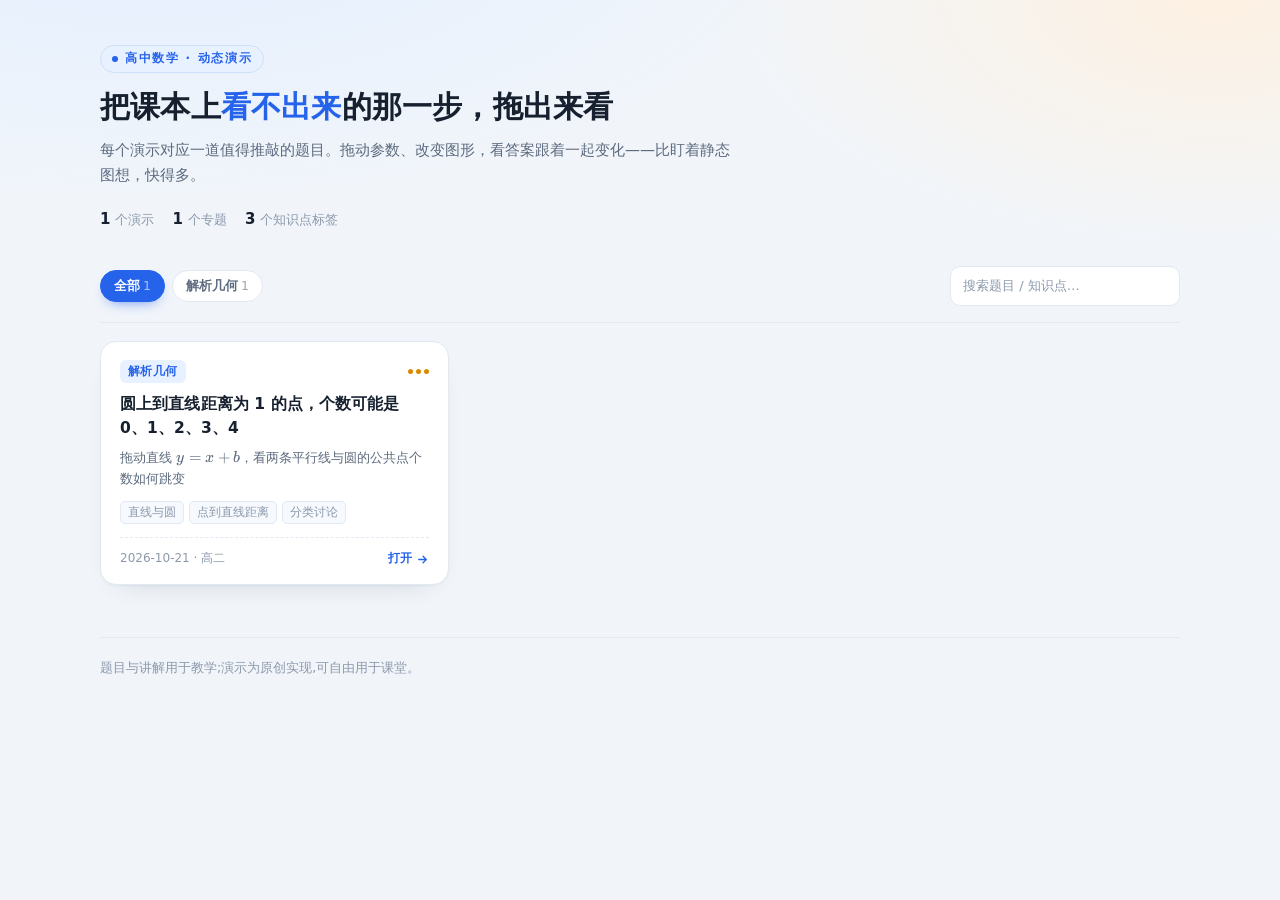
==== index.html @ 3f34dbb4 "init: 高中数学动态演示站(首页索引 + 共享 KaTeX + 首个演示)" ====
<!DOCTYPE html>
<html lang="zh-CN">
<head>
<meta charset="utf-8" />
<meta name="viewport" content="width=device-width, initial-scale=1" />
<title>高中数学 · 动态演示</title>
<meta name="description" content="高中数学题的可交互演示：拖动参数，看图形与答案如何一起变化。" />
<link rel="icon" href="data:image/svg+xml,%3Csvg xmlns='http://www.w3.org/2000/svg' viewBox='0 0 32 32'%3E%3Crect width='32' height='32' rx='8' fill='%232563eb'/%3E%3Ctext x='16' y='23' font-size='19' font-family='Georgia,serif' font-style='italic' fill='%23fff' text-anchor='middle'%3Ef%3C/text%3E%3C/svg%3E" />
<!-- KaTeX：本地共享副本，与各演示页共用同一份缓存 -->
<link rel="stylesheet" href="assets/katex/katex.min.css" />
<script src="assets/katex/katex.min.js"></script>
<script src="assets/katex/auto-render.min.js"></script>
<style>
  :root{
    --bg:#f1f5fa;
    --card:#ffffff;
    --ink:#16202f;
    --ink2:#5c6a7e;
    --ink3:#8c99ab;
    --line:#e1e9f3;
    --blue:#2563eb;
    --blue-soft:#e8f1ff;
    --amber:#d98a00;
  }
  *{box-sizing:border-box}
  html,body{margin:0;padding:0}
  body{
    background:
      radial-gradient(1100px 480px at 12% -10%, #e4efff 0%, rgba(228,239,255,0) 62%),
      radial-gradient(900px 460px at 95% 0%, #fdf1e2 0%, rgba(253,241,226,0) 55%),
      var(--bg);
    color:var(--ink);
    font-family:"Segoe UI","PingFang SC","Hiragino Sans GB","Microsoft YaHei",system-ui,-apple-system,sans-serif;
    -webkit-font-smoothing:antialiased;
    line-height:1.65;
    min-height:100vh;
  }
  .page{max-width:1120px;margin:0 auto;padding:44px 20px 64px}

  /* ---------- 头部 ---------- */
  .eyebrow{
    display:inline-flex;align-items:center;gap:7px;
    font-size:12px;letter-spacing:.14em;color:var(--blue);
    background:var(--blue-soft);border:1px solid #cfe0fb;border-radius:999px;
    padding:3px 11px;margin-bottom:14px;font-weight:600;
  }
  .eyebrow::before{content:"";width:6px;height:6px;border-radius:50%;background:var(--blue)}
  h1{font-size:30px;line-height:1.3;margin:0 0 12px;letter-spacing:.2px;font-weight:700}
  h1 em{font-style:normal;color:var(--blue)}
  .sub{margin:0;color:var(--ink2);font-size:15px;max-width:640px}
  .stats{display:flex;flex-wrap:wrap;gap:18px;margin-top:20px;font-size:13px;color:var(--ink3)}
  .stats b{color:var(--ink);font-size:15px;font-weight:700;margin-right:3px}
  .stats span{display:inline-flex;align-items:baseline;gap:2px}

  /* ---------- 工具条 ---------- */
  .toolbar{
    display:flex;flex-wrap:wrap;gap:12px;align-items:center;justify-content:space-between;
    margin:34px 0 18px;padding-bottom:16px;border-bottom:1px solid var(--line);
  }
  .chips{display:flex;flex-wrap:wrap;gap:7px}
  .chip{
    font:inherit;font-size:12.5px;font-weight:600;color:var(--ink2);cursor:pointer;
    background:#fff;border:1px solid var(--line);border-radius:999px;padding:5px 13px;
    transition:.16s ease;white-space:nowrap;
  }
  .chip:hover{border-color:#a8c2e8;color:var(--blue);background:#f8fbff}
  .chip[aria-pressed="true"]{background:var(--blue);border-color:var(--blue);color:#fff;box-shadow:0 6px 14px -8px rgba(37,99,235,.9)}
  .chip .n{opacity:.6;margin-left:3px;font-weight:400}
  .search{
    font:inherit;font-size:13px;color:var(--ink);
    background:#fff;border:1px solid var(--line);border-radius:10px;
    padding:8px 12px;width:230px;outline:none;transition:.16s ease;
  }
  .search::placeholder{color:var(--ink3)}
  .search:focus{border-color:#a8c2e8;box-shadow:0 0 0 3px rgba(37,99,235,.1)}

  /* ---------- 卡片 ---------- */
  .grid{display:grid;grid-template-columns:repeat(auto-fill,minmax(316px,1fr));gap:16px}
  .card{
    display:flex;flex-direction:column;text-decoration:none;color:inherit;
    background:var(--card);border:1px solid var(--line);border-radius:16px;
    padding:18px 19px 15px;
    box-shadow:0 1px 2px rgba(22,32,47,.04), 0 12px 28px -22px rgba(22,32,47,.3);
    transition:transform .18s ease, box-shadow .18s ease, border-color .18s ease;
  }
  .card:hover{
    transform:translateY(-3px);border-color:#bcd3f2;
    box-shadow:0 1px 2px rgba(22,32,47,.05), 0 18px 34px -20px rgba(37,99,235,.35);
  }
  .card-top{display:flex;align-items:center;justify-content:space-between;gap:8px;margin-bottom:9px}
  .topic{font-size:11.5px;font-weight:600;letter-spacing:.04em;color:var(--blue);background:var(--blue-soft);border-radius:6px;padding:2px 8px}
  .level{display:inline-flex;gap:3px;align-items:center}
  .level i{width:5px;height:5px;border-radius:50%;background:#d7e0ec;display:block}
  .level i.on{background:var(--amber)}
  .card-title{font-size:15.5px;line-height:1.55;margin:0 0 7px;font-weight:650;letter-spacing:.1px}
  .card-sub{font-size:13px;color:var(--ink2);margin:0 0 12px}
  .card-tags{display:flex;flex-wrap:wrap;gap:5px;margin-top:auto}
  .card-tags span{font-size:11.5px;color:var(--ink3);background:#f6f9fd;border:1px solid var(--line);border-radius:5px;padding:1px 7px}
  .card-foot{
    display:flex;align-items:center;justify-content:space-between;
    margin-top:13px;padding-top:11px;border-top:1px dashed var(--line);
    font-size:12px;color:var(--ink3);
  }
  .go{display:inline-flex;align-items:center;gap:4px;color:var(--blue);font-weight:600}
  .go svg{width:13px;height:13px;transition:transform .18s ease}
  .card:hover .go svg{transform:translateX(3px)}

  .empty{display:none;padding:60px 0;text-align:center;color:var(--ink3);font-size:14px}
  .empty.show{display:block}

  footer{
    margin-top:52px;padding-top:20px;border-top:1px solid var(--line);
    font-size:12.5px;color:var(--ink3);display:flex;flex-wrap:wrap;gap:10px;justify-content:space-between;
  }
  footer a{color:var(--ink2);text-decoration:none;border-bottom:1px dotted #c3cfdd}
  footer a:hover{color:var(--blue)}

  @media (max-width:640px){
    .page{padding:30px 15px 48px}
    h1{font-size:23px}
    .toolbar{flex-direction:column;align-items:stretch;gap:10px}
    .search{width:100%}
    .stats{gap:14px}
  }
</style>
</head>
<body>
<div class="page">

  <header>
    <div class="eyebrow">高中数学 · 动态演示</div>
    <h1>把课本上<em>看不出来</em>的那一步，拖出来看</h1>
    <p class="sub">每个演示对应一道值得推敲的题目。拖动参数、改变图形，看答案跟着一起变化——比盯着静态图想，快得多。</p>
    <div class="stats">
      <span><b id="sCount">—</b>个演示</span>
      <span><b id="sTopic">—</b>个专题</span>
      <span><b id="sTag">—</b>个知识点标签</span>
    </div>
  </header>

  <div class="toolbar">
    <div class="chips" id="chips" role="group" aria-label="按专题筛选"></div>
    <input id="q" class="search" type="search" placeholder="搜索题目 / 知识点…" aria-label="搜索" />
  </div>

  <main class="grid" id="grid"></main>
  <div class="empty" id="empty">没有找到匹配的演示，换个关键词试试。</div>

  <footer>
    <span>题目与讲解用于教学;演示为原创实现,可自由用于课堂。</span>
    <span id="repoSlot"></span>
  </footer>
</div>

<script src="demos.js"></script>
<script>
(function(){
  "use strict";
  var DEMOS = (window.DEMOS && window.DEMOS.demos) || [];
  var SITE  = (window.DEMOS && window.DEMOS.site) || {};
  var state = { topic: "*", q: "" };

  if (SITE.title) document.title = SITE.title;
  var repoSlot = document.getElementById("repoSlot");
  if (SITE.repo) {
    repoSlot.innerHTML = '<a href="' + SITE.repo + '" target="_blank" rel="noopener">源码 / 更新记录</a>';
  }

  function esc(s){
    return String(s == null ? "" : s).replace(/[&<>"']/g, function(c){
      return { "&":"&amp;", "<":"&lt;", ">":"&gt;", '"':"&quot;", "'":"&#39;" }[c];
    });
  }

  var list = DEMOS.slice().sort(function(a, b){
    return String(b.date || "").localeCompare(String(a.date || ""));
  });

  /* ---------- 统计 ---------- */
  var topics = {}, tags = {};
  list.forEach(function(d){
    if (d.topic) topics[d.topic] = (topics[d.topic] || 0) + 1;
    (d.tags || []).forEach(function(t){ tags[t] = (tags[t] || 0) + 1; });
  });
  document.getElementById("sCount").textContent = list.length;
  document.getElementById("sTopic").textContent = Object.keys(topics).length;
  document.getElementById("sTag").textContent = Object.keys(tags).length;

  /* ---------- 专题筛选 ---------- */
  var chips = document.getElementById("chips");
  var names = Object.keys(topics).sort(function(a, b){ return topics[b] - topics[a]; });
  var all = ['<button class="chip" data-topic="*" aria-pressed="true">全部<span class="n">' + list.length + "</span></button>"];
  names.forEach(function(t){
    all.push('<button class="chip" data-topic="' + esc(t) + '" aria-pressed="false">' + esc(t) +
             '<span class="n">' + topics[t] + "</span></button>");
  });
  chips.innerHTML = all.join("");
  chips.addEventListener("click", function(e){
    var btn = e.target.closest(".chip");
    if (!btn) return;
    state.topic = btn.dataset.topic;
    [].forEach.call(chips.children, function(c){
      c.setAttribute("aria-pressed", String(c === btn));
    });
    render();
  });

  /* ---------- 搜索 ---------- */
  var q = document.getElementById("q");
  q.addEventListener("input", function(){ state.q = q.value.trim().toLowerCase(); render(); });
  document.addEventListener("keydown", function(e){
    if (e.key === "/" && document.activeElement !== q){ e.preventDefault(); q.focus(); }
    if (e.key === "Escape" && document.activeElement === q){ q.value = ""; state.q = ""; render(); q.blur(); }
  });

  /* ---------- 渲染 ---------- */
  function level(n){
    var k = Math.max(1, Math.min(3, Number(n) || 1)), out = "";
    for (var i = 1; i <= 3; i++) out += '<i class="' + (i <= k ? "on" : "") + '"></i>';
    return '<span class="level" title="难度 ' + k + '/3">' + out + "</span>";
  }
  function hit(d){
    if (state.topic !== "*" && d.topic !== state.topic) return false;
    if (!state.q) return true;
    var hay = [d.title, d.subtitle, d.topic, d.grade, (d.tags || []).join(" ")].join(" ").toLowerCase();
    return hay.indexOf(state.q) !== -1;
  }
  function card(d){
    return '<a class="card" href="' + esc(d.path) + '">' +
      '<div class="card-top"><span class="topic">' + esc(d.topic || "未分类") + "</span>" + level(d.level) + "</div>" +
      '<h2 class="card-title">' + esc(d.title) + "</h2>" +
      '<p class="card-sub">' + esc(d.subtitle || "") + "</p>" +
      '<div class="card-tags">' + (d.tags || []).map(function(t){ return "<span>" + esc(t) + "</span>"; }).join("") + "</div>" +
      '<div class="card-foot"><span>' + esc(d.date || "") + (d.grade ? " · " + esc(d.grade) : "") + "</span>" +
      '<span class="go">打开<svg viewBox="0 0 24 24" fill="none" stroke="currentColor" stroke-width="2.4" stroke-linecap="round" stroke-linejoin="round"><path d="M5 12h13M13 6l6 6-6 6"/></svg></span></div>' +
      "</a>";
  }
  function render(){
    var shown = list.filter(hit);
    var grid = document.getElementById("grid");
    grid.innerHTML = shown.map(card).join("");
    document.getElementById("empty").classList.toggle("show", shown.length === 0);
    if (window.renderMathInElement) {
      window.renderMathInElement(grid, {
        delimiters: [
          { left: "$$", right: "$$", display: true },
          { left: "$", right: "$", display: false }
        ],
        throwOnError: false
      });
    }
  }
  render();
})();
</script>
</body>
</html>
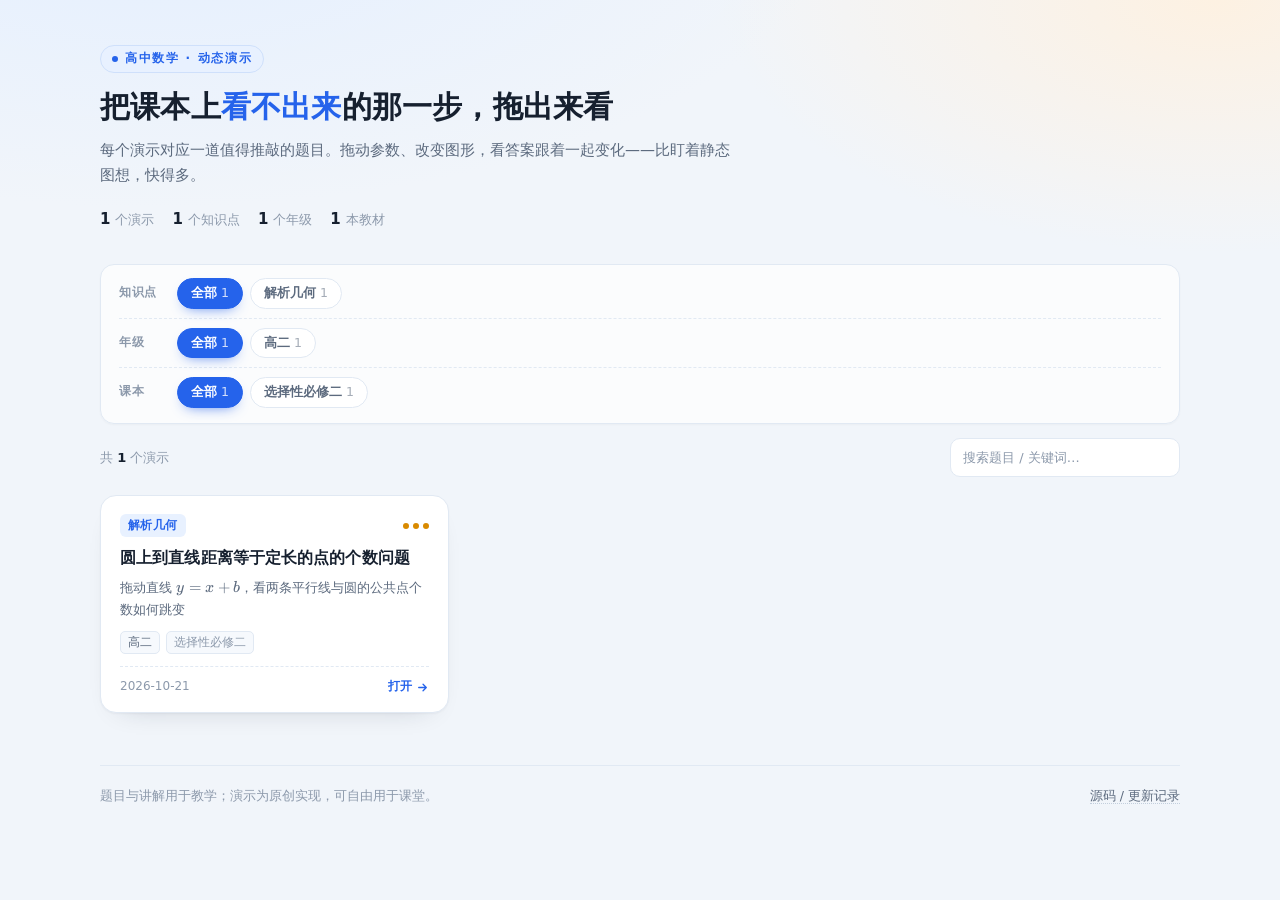
==== commit 1556aade: "索引页增加知识点/年级/课本三类标签与三行筛选" ====
--- a/index.html
+++ b/index.html
@@ -52,20 +52,44 @@
   .stats b{color:var(--ink);font-size:15px;font-weight:700;margin-right:3px}
   .stats span{display:inline-flex;align-items:baseline;gap:2px}
 
-  /* ---------- 工具条 ---------- */
-  .toolbar{
-    display:flex;flex-wrap:wrap;gap:12px;align-items:center;justify-content:space-between;
-    margin:34px 0 18px;padding-bottom:16px;border-bottom:1px solid var(--line);
-  }
-  .chips{display:flex;flex-wrap:wrap;gap:7px}
+  /* ---------- 筛选面板 ---------- */
+  .filter-panel{
+    margin:32px 0 14px;padding:4px 18px 6px;
+    background:rgba(255,255,255,.72);border:1px solid var(--line);border-radius:14px;
+    box-shadow:0 1px 2px rgba(22,32,47,.03);
+  }
+  .filter-row{
+    display:flex;gap:10px;align-items:flex-start;
+    padding:9px 0;border-bottom:1px dashed var(--line);
+  }
+  .filter-row:last-child{border-bottom:none}
+  .filter-label{
+    flex:none;width:48px;padding-top:5px;
+    font-size:12px;font-weight:600;letter-spacing:.06em;color:var(--ink3);
+  }
+  .chips{display:flex;flex-wrap:wrap;gap:7px;min-height:28px}
   .chip{
     font:inherit;font-size:12.5px;font-weight:600;color:var(--ink2);cursor:pointer;
-    background:#fff;border:1px solid var(--line);border-radius:999px;padding:5px 13px;
+    background:#fff;border:1px solid var(--line);border-radius:999px;padding:4px 13px;
     transition:.16s ease;white-space:nowrap;
   }
   .chip:hover{border-color:#a8c2e8;color:var(--blue);background:#f8fbff}
   .chip[aria-pressed="true"]{background:var(--blue);border-color:var(--blue);color:#fff;box-shadow:0 6px 14px -8px rgba(37,99,235,.9)}
-  .chip .n{opacity:.6;margin-left:3px;font-weight:400}
+  .chip .n{opacity:.55;margin-left:4px;font-weight:400}
+  .chip[aria-pressed="true"] .n{opacity:.8}
+  .chip.dim{opacity:.34;cursor:not-allowed;background:#fbfcfe}
+  .chip.dim:hover{border-color:var(--line);color:var(--ink2);background:#fbfcfe}
+
+  /* ---------- 工具条 ---------- */
+  .toolbar{display:flex;flex-wrap:wrap;gap:12px;align-items:center;justify-content:space-between;margin:14px 0 18px}
+  .result{font-size:13px;color:var(--ink3)}
+  .result b{color:var(--ink);font-weight:700}
+  .reset{
+    font:inherit;font-size:12.5px;font-weight:600;color:var(--blue);cursor:pointer;
+    background:none;border:none;padding:2px 4px;margin-left:8px;display:none;
+  }
+  .reset.on{display:inline}
+  .reset:hover{text-decoration:underline}
   .search{
     font:inherit;font-size:13px;color:var(--ink);
     background:#fff;border:1px solid var(--line);border-radius:10px;
@@ -89,16 +113,20 @@
   }
   .card-top{display:flex;align-items:center;justify-content:space-between;gap:8px;margin-bottom:9px}
   .topic{font-size:11.5px;font-weight:600;letter-spacing:.04em;color:var(--blue);background:var(--blue-soft);border-radius:6px;padding:2px 8px}
-  .level{display:inline-flex;gap:3px;align-items:center}
-  .level i{width:5px;height:5px;border-radius:50%;background:#d7e0ec;display:block}
+  .level{display:inline-flex;gap:4px;align-items:center;margin-left:auto}
+  .level i{width:6px;height:6px;border-radius:50%;background:#d7e0ec;display:block}
   .level i.on{background:var(--amber)}
   .card-title{font-size:15.5px;line-height:1.55;margin:0 0 7px;font-weight:650;letter-spacing:.1px}
-  .card-sub{font-size:13px;color:var(--ink2);margin:0 0 12px}
-  .card-tags{display:flex;flex-wrap:wrap;gap:5px;margin-top:auto}
-  .card-tags span{font-size:11.5px;color:var(--ink3);background:#f6f9fd;border:1px solid var(--line);border-radius:5px;padding:1px 7px}
+  .card-sub{font-size:13px;color:var(--ink2);margin:0 0 11px}
+  .card-meta{display:flex;flex-wrap:wrap;align-items:center;gap:6px;margin-top:auto}
+  .meta-i{
+    font-size:11.5px;color:var(--ink2);background:#f6f9fd;
+    border:1px solid var(--line);border-radius:5px;padding:1px 7px;
+  }
+  .meta-i.book{color:var(--ink3)}
   .card-foot{
     display:flex;align-items:center;justify-content:space-between;
-    margin-top:13px;padding-top:11px;border-top:1px dashed var(--line);
+    margin-top:12px;padding-top:10px;border-top:1px dashed var(--line);
     font-size:12px;color:var(--ink3);
   }
   .go{display:inline-flex;align-items:center;gap:4px;color:var(--blue);font-weight:600}
@@ -121,6 +149,9 @@
     .toolbar{flex-direction:column;align-items:stretch;gap:10px}
     .search{width:100%}
     .stats{gap:14px}
+    .filter-panel{padding:4px 13px 6px}
+    .filter-row{flex-direction:column;gap:5px}
+    .filter-label{width:auto;padding-top:0}
   }
 </style>
 </head>
@@ -133,21 +164,37 @@
     <p class="sub">每个演示对应一道值得推敲的题目。拖动参数、改变图形，看答案跟着一起变化——比盯着静态图想，快得多。</p>
     <div class="stats">
       <span><b id="sCount">—</b>个演示</span>
-      <span><b id="sTopic">—</b>个专题</span>
-      <span><b id="sTag">—</b>个知识点标签</span>
+      <span><b id="sTopic">—</b>个知识点</span>
+      <span><b id="sGrade">—</b>个年级</span>
+      <span><b id="sBook">—</b>本教材</span>
     </div>
   </header>
 
+  <div class="filter-panel" id="filters">
+    <div class="filter-row">
+      <span class="filter-label">知识点</span>
+      <div class="chips" id="chips-topic" role="group" aria-label="按知识点筛选"></div>
+    </div>
+    <div class="filter-row">
+      <span class="filter-label">年级</span>
+      <div class="chips" id="chips-grade" role="group" aria-label="按年级筛选"></div>
+    </div>
+    <div class="filter-row">
+      <span class="filter-label">课本</span>
+      <div class="chips" id="chips-book" role="group" aria-label="按课本筛选"></div>
+    </div>
+  </div>
+
   <div class="toolbar">
-    <div class="chips" id="chips" role="group" aria-label="按专题筛选"></div>
-    <input id="q" class="search" type="search" placeholder="搜索题目 / 知识点…" aria-label="搜索" />
+    <span class="result">共 <b id="shown">0</b> 个演示<button class="reset" id="reset">清空筛选</button></span>
+    <input id="q" class="search" type="search" placeholder="搜索题目 / 关键词…" aria-label="搜索" />
   </div>
 
   <main class="grid" id="grid"></main>
-  <div class="empty" id="empty">没有找到匹配的演示，换个关键词试试。</div>
+  <div class="empty" id="empty">没有找到匹配的演示，换个条件或关键词试试。</div>
 
   <footer>
-    <span>题目与讲解用于教学;演示为原创实现,可自由用于课堂。</span>
+    <span>题目与讲解用于教学；演示为原创实现，可自由用于课堂。</span>
     <span id="repoSlot"></span>
   </footer>
 </div>
@@ -158,7 +205,14 @@
   "use strict";
   var DEMOS = (window.DEMOS && window.DEMOS.demos) || [];
   var SITE  = (window.DEMOS && window.DEMOS.site) || {};
-  var state = { topic: "*", q: "" };
+
+  /* 三个筛选维度，字段名与 demos.js 中的一致 */
+  var GROUPS = [
+    { key: "topic", label: "知识点", order: null },
+    { key: "grade", label: "年级",   order: ["高一", "高二", "高三"] },
+    { key: "book",  label: "课本",   order: null }
+  ];
+  var state = { topic: "*", grade: "*", book: "*", q: "" };
 
   if (SITE.title) document.title = SITE.title;
   var repoSlot = document.getElementById("repoSlot");
@@ -177,31 +231,81 @@
   });
 
   /* ---------- 统计 ---------- */
-  var topics = {}, tags = {};
-  list.forEach(function(d){
-    if (d.topic) topics[d.topic] = (topics[d.topic] || 0) + 1;
-    (d.tags || []).forEach(function(t){ tags[t] = (tags[t] || 0) + 1; });
-  });
+  function uniq(key){
+    var o = {};
+    list.forEach(function(d){ if (d[key]) o[d[key]] = 1; });
+    return Object.keys(o);
+  }
   document.getElementById("sCount").textContent = list.length;
-  document.getElementById("sTopic").textContent = Object.keys(topics).length;
-  document.getElementById("sTag").textContent = Object.keys(tags).length;
-
-  /* ---------- 专题筛选 ---------- */
-  var chips = document.getElementById("chips");
-  var names = Object.keys(topics).sort(function(a, b){ return topics[b] - topics[a]; });
-  var all = ['<button class="chip" data-topic="*" aria-pressed="true">全部<span class="n">' + list.length + "</span></button>"];
-  names.forEach(function(t){
-    all.push('<button class="chip" data-topic="' + esc(t) + '" aria-pressed="false">' + esc(t) +
-             '<span class="n">' + topics[t] + "</span></button>");
-  });
-  chips.innerHTML = all.join("");
-  chips.addEventListener("click", function(e){
+  document.getElementById("sTopic").textContent = uniq("topic").length;
+  document.getElementById("sGrade").textContent = uniq("grade").length;
+  document.getElementById("sBook").textContent  = uniq("book").length;
+
+  /* ---------- 匹配 ---------- */
+  function hitKeyword(d){
+    if (!state.q) return true;
+    var hay = [d.title, d.subtitle, d.topic, d.grade, d.book, (d.tags || []).join(" ")]
+      .join(" ").toLowerCase();
+    return hay.indexOf(state.q) !== -1;
+  }
+  /* exceptKey：计算某一维度的候选值时，忽略该维度自身的已选条件 */
+  function hit(d, exceptKey){
+    if (!hitKeyword(d)) return false;
+    for (var i = 0; i < GROUPS.length; i++){
+      var k = GROUPS[i].key;
+      if (k === exceptKey) continue;
+      if (state[k] !== "*" && d[k] !== state[k]) return false;
+    }
+    return true;
+  }
+
+  /* ---------- 筛选项 ---------- */
+  function optionsOf(group){
+    var seen = {}, rows = [];
+    list.forEach(function(d){
+      var v = d[group.key];
+      if (!v) return;
+      if (!seen[v]) { seen[v] = { value: v, total: 0, first: rows.length }; rows.push(seen[v]); }
+      seen[v].total++;
+    });
+    if (group.order){
+      rows.sort(function(a, b){
+        var ia = group.order.indexOf(a.value), ib = group.order.indexOf(b.value);
+        if (ia === -1) ia = 99;
+        if (ib === -1) ib = 99;
+        return ia - ib || a.first - b.first;
+      });
+    } else {
+      rows.sort(function(a, b){ return b.total - a.total || a.first - b.first; });
+    }
+    return rows;
+  }
+
+  function renderFilters(){
+    GROUPS.forEach(function(group){
+      var box = document.getElementById("chips-" + group.key);
+      var rows = optionsOf(group);
+      var allCount = list.filter(function(d){ return hit(d, group.key); }).length;
+      var allSel = state[group.key] === "*";
+      var html = '<button class="chip' + (!allSel && allCount === 0 ? " dim" : "") + '" data-key="' + group.key +
+                 '" data-val="*" aria-pressed="' + allSel + '">全部' +
+                 '<span class="n">' + allCount + "</span></button>";
+      rows.forEach(function(r){
+        var n = list.filter(function(d){ return d[group.key] === r.value && hit(d, group.key); }).length;
+        var sel = state[group.key] === r.value;
+        html += '<button class="chip' + (!sel && n === 0 ? " dim" : "") + '" data-key="' + group.key +
+                '" data-val="' + esc(r.value) + '" aria-pressed="' + sel +
+                '">' + esc(r.value) + '<span class="n">' + n + "</span></button>";
+      });
+      box.innerHTML = html;
+    });
+  }
+
+  document.getElementById("filters").addEventListener("click", function(e){
     var btn = e.target.closest(".chip");
-    if (!btn) return;
-    state.topic = btn.dataset.topic;
-    [].forEach.call(chips.children, function(c){
-      c.setAttribute("aria-pressed", String(c === btn));
-    });
+    if (!btn || btn.classList.contains("dim")) return;
+    var k = btn.dataset.key, v = btn.dataset.val;
+    state[k] = (state[k] === v) ? "*" : v;   /* 再点一次已选项 = 取消 */
     render();
   });
 
@@ -213,33 +317,44 @@
     if (e.key === "Escape" && document.activeElement === q){ q.value = ""; state.q = ""; render(); q.blur(); }
   });
 
-  /* ---------- 渲染 ---------- */
+  document.getElementById("reset").addEventListener("click", function(){
+    state.topic = state.grade = state.book = "*";
+    state.q = ""; q.value = "";
+    render();
+  });
+
+  /* ---------- 卡片 ---------- */
   function level(n){
     var k = Math.max(1, Math.min(3, Number(n) || 1)), out = "";
     for (var i = 1; i <= 3; i++) out += '<i class="' + (i <= k ? "on" : "") + '"></i>';
     return '<span class="level" title="难度 ' + k + '/3">' + out + "</span>";
   }
-  function hit(d){
-    if (state.topic !== "*" && d.topic !== state.topic) return false;
-    if (!state.q) return true;
-    var hay = [d.title, d.subtitle, d.topic, d.grade, (d.tags || []).join(" ")].join(" ").toLowerCase();
-    return hay.indexOf(state.q) !== -1;
-  }
   function card(d){
+    var meta = [];
+    if (d.grade) meta.push('<span class="meta-i">' + esc(d.grade) + "</span>");
+    if (d.book)  meta.push('<span class="meta-i book">' + esc(d.book) + "</span>");
     return '<a class="card" href="' + esc(d.path) + '">' +
       '<div class="card-top"><span class="topic">' + esc(d.topic || "未分类") + "</span>" + level(d.level) + "</div>" +
       '<h2 class="card-title">' + esc(d.title) + "</h2>" +
       '<p class="card-sub">' + esc(d.subtitle || "") + "</p>" +
-      '<div class="card-tags">' + (d.tags || []).map(function(t){ return "<span>" + esc(t) + "</span>"; }).join("") + "</div>" +
-      '<div class="card-foot"><span>' + esc(d.date || "") + (d.grade ? " · " + esc(d.grade) : "") + "</span>" +
+      '<div class="card-meta">' + meta.join("") + "</div>" +
+      '<div class="card-foot"><span>' + esc(d.date || "") + "</span>" +
       '<span class="go">打开<svg viewBox="0 0 24 24" fill="none" stroke="currentColor" stroke-width="2.4" stroke-linecap="round" stroke-linejoin="round"><path d="M5 12h13M13 6l6 6-6 6"/></svg></span></div>' +
       "</a>";
   }
+
   function render(){
-    var shown = list.filter(hit);
+    var shown = list.filter(function(d){ return hit(d, null); });
     var grid = document.getElementById("grid");
     grid.innerHTML = shown.map(card).join("");
     document.getElementById("empty").classList.toggle("show", shown.length === 0);
+    document.getElementById("shown").textContent = shown.length;
+
+    var filtered = state.q || GROUPS.some(function(g){ return state[g.key] !== "*"; });
+    document.getElementById("reset").classList.toggle("on", !!filtered);
+
+    renderFilters();
+
     if (window.renderMathInElement) {
       window.renderMathInElement(grid, {
         delimiters: [
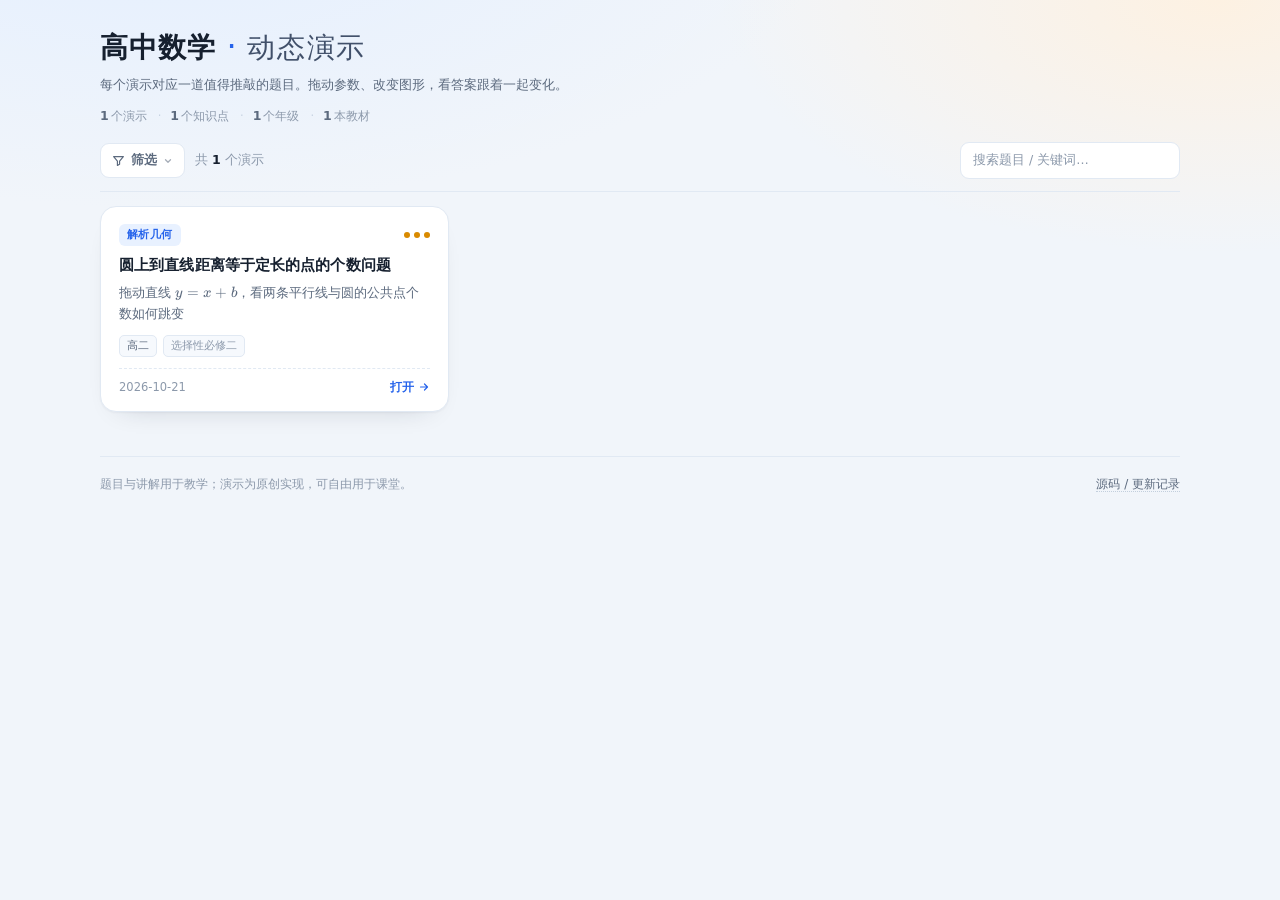
==== commit ec36610a: "索引页排版:站名升为主标题,筛选改为可折叠默认收起" ====
--- a/index.html
+++ b/index.html
@@ -35,42 +35,82 @@
     line-height:1.65;
     min-height:100vh;
   }
-  .page{max-width:1120px;margin:0 auto;padding:44px 20px 64px}
-
-  /* ---------- 头部 ---------- */
-  .eyebrow{
-    display:inline-flex;align-items:center;gap:7px;
-    font-size:12px;letter-spacing:.14em;color:var(--blue);
-    background:var(--blue-soft);border:1px solid #cfe0fb;border-radius:999px;
-    padding:3px 11px;margin-bottom:14px;font-weight:600;
-  }
-  .eyebrow::before{content:"";width:6px;height:6px;border-radius:50%;background:var(--blue)}
-  h1{font-size:30px;line-height:1.3;margin:0 0 12px;letter-spacing:.2px;font-weight:700}
-  h1 em{font-style:normal;color:var(--blue)}
-  .sub{margin:0;color:var(--ink2);font-size:15px;max-width:640px}
-  .stats{display:flex;flex-wrap:wrap;gap:18px;margin-top:20px;font-size:13px;color:var(--ink3)}
-  .stats b{color:var(--ink);font-size:15px;font-weight:700;margin-right:3px}
+  .page{max-width:1120px;margin:0 auto;padding:28px 20px 56px}
+
+  /* ---------- 头部（紧凑版） ---------- */
+  h1.brand{
+    font-size:28px;line-height:1.3;letter-spacing:.02em;
+    color:var(--ink);margin:2px 0 8px;font-weight:400;
+  }
+  h1.brand b{font-weight:700;letter-spacing:.04em}
+  h1.brand i{font-style:normal;color:var(--blue);margin:0 10px;font-weight:400;font-size:1.15em;line-height:1}
+  h1.brand s{text-decoration:none;font-weight:400;color:#41506a;letter-spacing:.06em}
+  .sub{margin:0;color:var(--ink2);font-size:13px;max-width:620px}
+  .stats{display:flex;flex-wrap:wrap;margin-top:10px;font-size:11.5px;color:var(--ink3)}
   .stats span{display:inline-flex;align-items:baseline;gap:2px}
-
-  /* ---------- 筛选面板 ---------- */
+  .stats span:not(:last-child)::after{content:"·";margin:0 9px;color:#c8d3e2}
+  .stats b{color:var(--ink2);font-size:12.5px;font-weight:700}
+
+  /* ---------- 工具条 ---------- */
+  .toolbar{
+    display:flex;flex-wrap:wrap;gap:10px;align-items:center;justify-content:space-between;
+    margin:16px 0 14px;padding-bottom:12px;border-bottom:1px solid var(--line);
+  }
+  .tool-left{display:flex;flex-wrap:wrap;gap:10px;align-items:center;min-height:34px}
+  .btn-filter{
+    display:inline-flex;align-items:center;gap:6px;
+    font:inherit;font-size:12.5px;font-weight:600;color:var(--ink2);cursor:pointer;
+    background:#fff;border:1px solid var(--line);border-radius:9px;padding:6px 11px;
+    transition:.16s ease;
+  }
+  .btn-filter:hover{border-color:#a8c2e8;color:var(--blue);background:#f8fbff}
+  .btn-filter[aria-expanded="true"]{border-color:#a8c2e8;color:var(--blue);background:#f4f9ff}
+  .btn-filter svg.funnel{width:13px;height:13px;flex:none}
+  .btn-filter svg.caret{width:10px;height:10px;flex:none;transition:transform .2s ease;opacity:.55}
+  .btn-filter[aria-expanded="true"] svg.caret{transform:rotate(180deg)}
+  .badge{
+    min-width:16px;height:16px;padding:0 4px;border-radius:999px;
+    background:var(--blue);color:#fff;font-size:10.5px;font-weight:700;line-height:16px;text-align:center;
+  }
+  .badge[hidden]{display:none}
+  .result{font-size:12.5px;color:var(--ink3)}
+  .result b{color:var(--ink);font-weight:700}
+  .summary{font-size:12px;color:var(--ink3);display:none}
+  .summary.on{display:inline}
+  .summary i{font-style:normal;color:var(--ink2);font-weight:600}
+  .reset{
+    font:inherit;font-size:12px;font-weight:600;color:var(--blue);cursor:pointer;
+    background:none;border:none;padding:2px 2px;display:none;
+  }
+  .reset.on{display:inline}
+  .reset:hover{text-decoration:underline}
+  .search{
+    font:inherit;font-size:12.5px;color:var(--ink);
+    background:#fff;border:1px solid var(--line);border-radius:9px;
+    padding:7px 12px;width:220px;outline:none;transition:.16s ease;
+  }
+  .search::placeholder{color:var(--ink3)}
+  .search:focus{border-color:#a8c2e8;box-shadow:0 0 0 3px rgba(37,99,235,.1)}
+
+  /* ---------- 筛选面板（可折叠，默认收起） ---------- */
+  .collapse{display:grid;grid-template-rows:0fr;transition:grid-template-rows .24s ease}
+  .collapse.open{grid-template-rows:1fr;margin-bottom:16px}
+  .collapse > .collapse-inner{overflow:hidden;min-height:0;visibility:hidden;transition:visibility 0s .24s}
+  .collapse.open > .collapse-inner{visibility:visible;transition:visibility 0s}
   .filter-panel{
-    margin:32px 0 14px;padding:4px 18px 6px;
-    background:rgba(255,255,255,.72);border:1px solid var(--line);border-radius:14px;
-    box-shadow:0 1px 2px rgba(22,32,47,.03);
-  }
-  .filter-row{
-    display:flex;gap:10px;align-items:flex-start;
-    padding:9px 0;border-bottom:1px dashed var(--line);
-  }
+    padding:2px 16px 4px;
+    background:rgba(255,255,255,.78);border:1px solid var(--line);border-radius:13px;
+  }
+  .filter-row{display:flex;gap:10px;align-items:flex-start;padding:8px 0;border-bottom:1px dashed var(--line)}
   .filter-row:last-child{border-bottom:none}
   .filter-label{
-    flex:none;width:48px;padding-top:5px;
-    font-size:12px;font-weight:600;letter-spacing:.06em;color:var(--ink3);
-  }
-  .chips{display:flex;flex-wrap:wrap;gap:7px;min-height:28px}
+    flex:none;width:46px;padding-top:5px;
+    font-size:11.5px;font-weight:600;letter-spacing:.06em;color:var(--ink3);
+  }
+  .chips{display:flex;flex-wrap:wrap;gap:6px;min-height:27px}
   .chip{
-    font:inherit;font-size:12.5px;font-weight:600;color:var(--ink2);cursor:pointer;
-    background:#fff;border:1px solid var(--line);border-radius:999px;padding:4px 13px;
+    font:inherit;font-size:12px;font-weight:600;color:var(--ink2);cursor:pointer;
+    background:#fff;border:1px solid var(--line);border-radius:999px;padding:3px 12px;
     transition:.16s ease;white-space:nowrap;
   }
   .chip:hover{border-color:#a8c2e8;color:var(--blue);background:#f8fbff}
@@ -80,30 +120,12 @@
   .chip.dim{opacity:.34;cursor:not-allowed;background:#fbfcfe}
   .chip.dim:hover{border-color:var(--line);color:var(--ink2);background:#fbfcfe}
 
-  /* ---------- 工具条 ---------- */
-  .toolbar{display:flex;flex-wrap:wrap;gap:12px;align-items:center;justify-content:space-between;margin:14px 0 18px}
-  .result{font-size:13px;color:var(--ink3)}
-  .result b{color:var(--ink);font-weight:700}
-  .reset{
-    font:inherit;font-size:12.5px;font-weight:600;color:var(--blue);cursor:pointer;
-    background:none;border:none;padding:2px 4px;margin-left:8px;display:none;
-  }
-  .reset.on{display:inline}
-  .reset:hover{text-decoration:underline}
-  .search{
-    font:inherit;font-size:13px;color:var(--ink);
-    background:#fff;border:1px solid var(--line);border-radius:10px;
-    padding:8px 12px;width:230px;outline:none;transition:.16s ease;
-  }
-  .search::placeholder{color:var(--ink3)}
-  .search:focus{border-color:#a8c2e8;box-shadow:0 0 0 3px rgba(37,99,235,.1)}
-
   /* ---------- 卡片 ---------- */
   .grid{display:grid;grid-template-columns:repeat(auto-fill,minmax(316px,1fr));gap:16px}
   .card{
     display:flex;flex-direction:column;text-decoration:none;color:inherit;
     background:var(--card);border:1px solid var(--line);border-radius:16px;
-    padding:18px 19px 15px;
+    padding:17px 18px 14px;
     box-shadow:0 1px 2px rgba(22,32,47,.04), 0 12px 28px -22px rgba(22,32,47,.3);
     transition:transform .18s ease, box-shadow .18s ease, border-color .18s ease;
   }
@@ -111,45 +133,46 @@
     transform:translateY(-3px);border-color:#bcd3f2;
     box-shadow:0 1px 2px rgba(22,32,47,.05), 0 18px 34px -20px rgba(37,99,235,.35);
   }
-  .card-top{display:flex;align-items:center;justify-content:space-between;gap:8px;margin-bottom:9px}
-  .topic{font-size:11.5px;font-weight:600;letter-spacing:.04em;color:var(--blue);background:var(--blue-soft);border-radius:6px;padding:2px 8px}
+  .card-top{display:flex;align-items:center;justify-content:space-between;gap:8px;margin-bottom:8px}
+  .topic{font-size:11px;font-weight:600;letter-spacing:.04em;color:var(--blue);background:var(--blue-soft);border-radius:6px;padding:2px 8px}
   .level{display:inline-flex;gap:4px;align-items:center;margin-left:auto}
   .level i{width:6px;height:6px;border-radius:50%;background:#d7e0ec;display:block}
   .level i.on{background:var(--amber)}
-  .card-title{font-size:15.5px;line-height:1.55;margin:0 0 7px;font-weight:650;letter-spacing:.1px}
-  .card-sub{font-size:13px;color:var(--ink2);margin:0 0 11px}
+  .card-title{font-size:15px;line-height:1.55;margin:0 0 6px;font-weight:650;letter-spacing:.1px}
+  .card-sub{font-size:12.5px;color:var(--ink2);margin:0 0 10px}
   .card-meta{display:flex;flex-wrap:wrap;align-items:center;gap:6px;margin-top:auto}
   .meta-i{
-    font-size:11.5px;color:var(--ink2);background:#f6f9fd;
+    font-size:11px;color:var(--ink2);background:#f6f9fd;
     border:1px solid var(--line);border-radius:5px;padding:1px 7px;
   }
   .meta-i.book{color:var(--ink3)}
   .card-foot{
     display:flex;align-items:center;justify-content:space-between;
-    margin-top:12px;padding-top:10px;border-top:1px dashed var(--line);
-    font-size:12px;color:var(--ink3);
+    margin-top:11px;padding-top:9px;border-top:1px dashed var(--line);
+    font-size:11.5px;color:var(--ink3);
   }
   .go{display:inline-flex;align-items:center;gap:4px;color:var(--blue);font-weight:600}
-  .go svg{width:13px;height:13px;transition:transform .18s ease}
+  .go svg{width:12px;height:12px;transition:transform .18s ease}
   .card:hover .go svg{transform:translateX(3px)}
 
-  .empty{display:none;padding:60px 0;text-align:center;color:var(--ink3);font-size:14px}
+  .empty{display:none;padding:56px 0;text-align:center;color:var(--ink3);font-size:13.5px}
   .empty.show{display:block}
 
   footer{
-    margin-top:52px;padding-top:20px;border-top:1px solid var(--line);
-    font-size:12.5px;color:var(--ink3);display:flex;flex-wrap:wrap;gap:10px;justify-content:space-between;
+    margin-top:44px;padding-top:18px;border-top:1px solid var(--line);
+    font-size:12px;color:var(--ink3);display:flex;flex-wrap:wrap;gap:10px;justify-content:space-between;
   }
   footer a{color:var(--ink2);text-decoration:none;border-bottom:1px dotted #c3cfdd}
   footer a:hover{color:var(--blue)}
 
   @media (max-width:640px){
-    .page{padding:30px 15px 48px}
-    h1{font-size:23px}
-    .toolbar{flex-direction:column;align-items:stretch;gap:10px}
+    .page{padding:22px 15px 44px}
+    h1.brand{font-size:21px}
+    h1.brand i{margin:0 7px}
+    .sub{font-size:12.5px}
+    .toolbar{flex-direction:column;align-items:stretch;gap:9px}
     .search{width:100%}
-    .stats{gap:14px}
-    .filter-panel{padding:4px 13px 6px}
+    .filter-panel{padding:2px 12px 4px}
     .filter-row{flex-direction:column;gap:5px}
     .filter-label{width:auto;padding-top:0}
   }
@@ -159,9 +182,8 @@
 <div class="page">
 
   <header>
-    <div class="eyebrow">高中数学 · 动态演示</div>
-    <h1>把课本上<em>看不出来</em>的那一步，拖出来看</h1>
-    <p class="sub">每个演示对应一道值得推敲的题目。拖动参数、改变图形，看答案跟着一起变化——比盯着静态图想，快得多。</p>
+    <h1 class="brand"><b>高中数学</b><i>·</i><s>动态演示</s></h1>
+    <p class="sub">每个演示对应一道值得推敲的题目。拖动参数、改变图形，看答案跟着一起变化。</p>
     <div class="stats">
       <span><b id="sCount">—</b>个演示</span>
       <span><b id="sTopic">—</b>个知识点</span>
@@ -170,24 +192,38 @@
     </div>
   </header>
 
-  <div class="filter-panel" id="filters">
-    <div class="filter-row">
-      <span class="filter-label">知识点</span>
-      <div class="chips" id="chips-topic" role="group" aria-label="按知识点筛选"></div>
+  <div class="toolbar">
+    <div class="tool-left">
+      <button class="btn-filter" id="btnFilter" aria-expanded="false" aria-controls="filters">
+        <svg class="funnel" viewBox="0 0 24 24" fill="none" stroke="currentColor" stroke-width="2.2" stroke-linecap="round" stroke-linejoin="round"><path d="M3 5h18l-7 8v6l-4 2v-8z"/></svg>
+        筛选
+        <span class="badge" id="fbadge" hidden>0</span>
+        <svg class="caret" viewBox="0 0 24 24" fill="none" stroke="currentColor" stroke-width="3" stroke-linecap="round" stroke-linejoin="round"><path d="M6 9l6 6 6-6"/></svg>
+      </button>
+      <span class="result">共 <b id="shown">0</b> 个演示</span>
+      <span class="summary" id="summary"></span>
+      <button class="reset" id="reset">清空</button>
     </div>
-    <div class="filter-row">
-      <span class="filter-label">年级</span>
-      <div class="chips" id="chips-grade" role="group" aria-label="按年级筛选"></div>
+    <input id="q" class="search" type="search" placeholder="搜索题目 / 关键词…" aria-label="搜索" />
+  </div>
+
+  <div class="collapse" id="filterWrap">
+    <div class="collapse-inner" inert>
+      <div class="filter-panel" id="filters">
+        <div class="filter-row">
+          <span class="filter-label">知识点</span>
+          <div class="chips" id="chips-topic" role="group" aria-label="按知识点筛选"></div>
+        </div>
+        <div class="filter-row">
+          <span class="filter-label">年级</span>
+          <div class="chips" id="chips-grade" role="group" aria-label="按年级筛选"></div>
+        </div>
+        <div class="filter-row">
+          <span class="filter-label">课本</span>
+          <div class="chips" id="chips-book" role="group" aria-label="按课本筛选"></div>
+        </div>
+      </div>
     </div>
-    <div class="filter-row">
-      <span class="filter-label">课本</span>
-      <div class="chips" id="chips-book" role="group" aria-label="按课本筛选"></div>
-    </div>
-  </div>
-
-  <div class="toolbar">
-    <span class="result">共 <b id="shown">0</b> 个演示<button class="reset" id="reset">清空筛选</button></span>
-    <input id="q" class="search" type="search" placeholder="搜索题目 / 关键词…" aria-label="搜索" />
   </div>
 
   <main class="grid" id="grid"></main>
@@ -213,6 +249,7 @@
     { key: "book",  label: "课本",   order: null }
   ];
   var state = { topic: "*", grade: "*", book: "*", q: "" };
+  var panelOpen = false;
 
   if (SITE.title) document.title = SITE.title;
   var repoSlot = document.getElementById("repoSlot");
@@ -248,7 +285,6 @@
       .join(" ").toLowerCase();
     return hay.indexOf(state.q) !== -1;
   }
-  /* exceptKey：计算某一维度的候选值时，忽略该维度自身的已选条件 */
   function hit(d, exceptKey){
     if (!hitKeyword(d)) return false;
     for (var i = 0; i < GROUPS.length; i++){
@@ -309,12 +345,30 @@
     render();
   });
 
+  /* ---------- 筛选面板开合 ---------- */
+  var btnFilter = document.getElementById("btnFilter");
+  var filterWrap = document.getElementById("filterWrap");
+  function setPanel(open){
+    panelOpen = open;
+    filterWrap.classList.toggle("open", open);
+    btnFilter.setAttribute("aria-expanded", open ? "true" : "false");
+    /* 收起时让里面的按钮退出 Tab 顺序，避免键盘用户 Tab 进看不见的筛选项 */
+    var inner = filterWrap.querySelector(".collapse-inner");
+    if (open) inner.removeAttribute("inert"); else inner.setAttribute("inert", "");
+    renderToolbar();
+  }
+  btnFilter.addEventListener("click", function(){ setPanel(!panelOpen); });
+
   /* ---------- 搜索 ---------- */
   var q = document.getElementById("q");
   q.addEventListener("input", function(){ state.q = q.value.trim().toLowerCase(); render(); });
   document.addEventListener("keydown", function(e){
-    if (e.key === "/" && document.activeElement !== q){ e.preventDefault(); q.focus(); }
-    if (e.key === "Escape" && document.activeElement === q){ q.value = ""; state.q = ""; render(); q.blur(); }
+    if (document.activeElement === q){
+      if (e.key === "Escape"){ q.value = ""; state.q = ""; render(); q.blur(); }
+      return;
+    }
+    if (e.key === "/"){ e.preventDefault(); q.focus(); }
+    if (e.key === "f" || e.key === "F"){ e.preventDefault(); setPanel(!panelOpen); }
   });
 
   document.getElementById("reset").addEventListener("click", function(){
@@ -343,6 +397,29 @@
       "</a>";
   }
 
+  /* ---------- 工具条状态 ---------- */
+  function activeOf(){
+    var out = [];
+    GROUPS.forEach(function(g){ if (state[g.key] !== "*") out.push(state[g.key]); });
+    return out;
+  }
+  function renderToolbar(){
+    var act = activeOf();
+    var badge = document.getElementById("fbadge");
+    badge.textContent = act.length;
+    badge.hidden = act.length === 0;
+    document.getElementById("reset").classList.toggle("on", act.length > 0 || !!state.q);
+
+    /* 面板收起时，把已选条件写在工具条上，免得「筛完看不见自己选了什么」 */
+    var sum = document.getElementById("summary");
+    if (act.length && !panelOpen){
+      sum.innerHTML = "· 已选 <i>" + act.map(esc).join(" / ") + "</i>";
+      sum.classList.add("on");
+    } else {
+      sum.classList.remove("on");
+    }
+  }
+
   function render(){
     var shown = list.filter(function(d){ return hit(d, null); });
     var grid = document.getElementById("grid");
@@ -350,10 +427,8 @@
     document.getElementById("empty").classList.toggle("show", shown.length === 0);
     document.getElementById("shown").textContent = shown.length;
 
-    var filtered = state.q || GROUPS.some(function(g){ return state[g.key] !== "*"; });
-    document.getElementById("reset").classList.toggle("on", !!filtered);
-
     renderFilters();
+    renderToolbar();
 
     if (window.renderMathInElement) {
       window.renderMathInElement(grid, {
